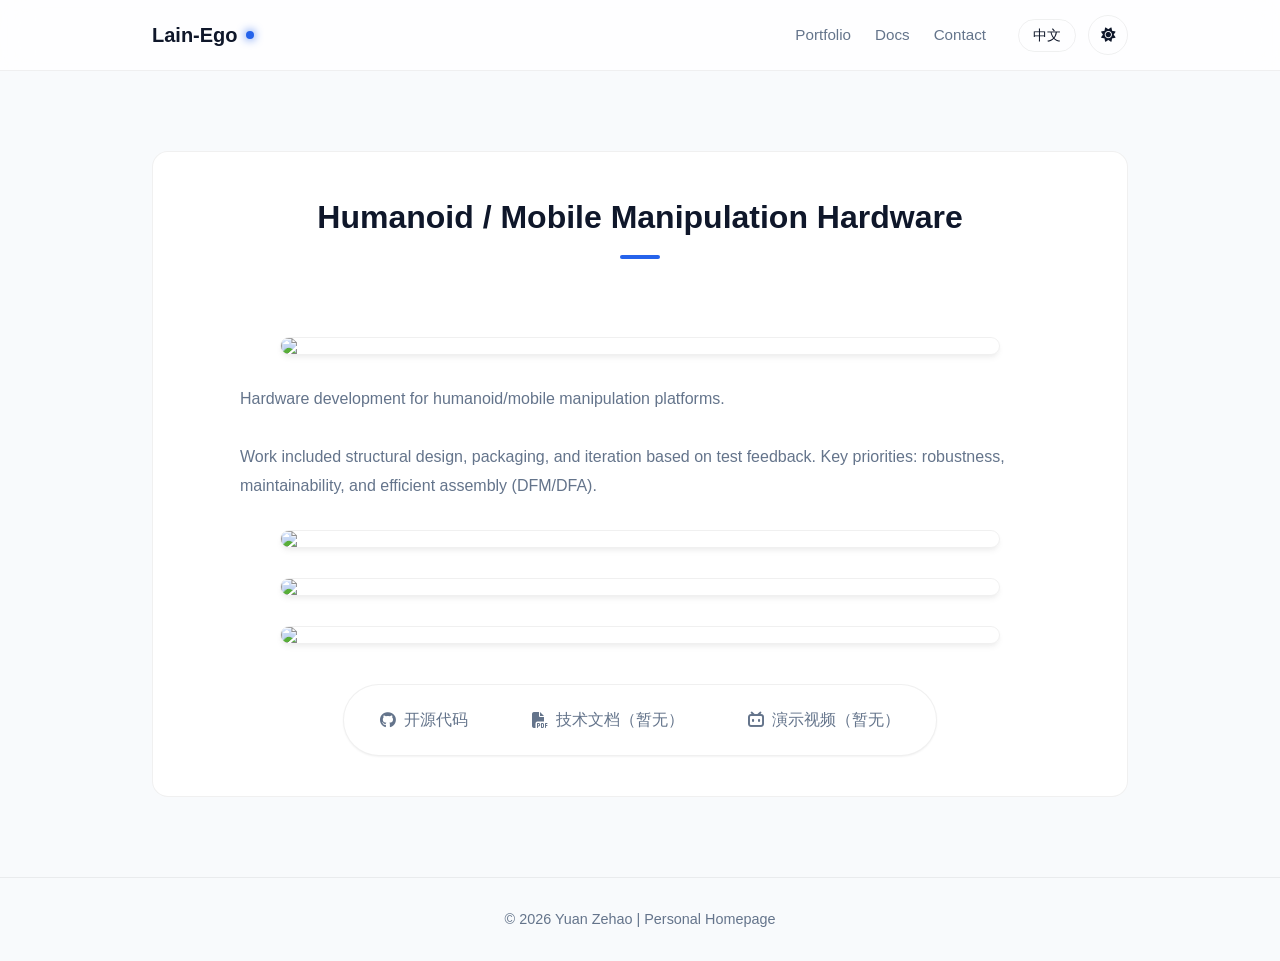
==== pages/projects/drone.html @ e48b9902 "update hero project page" ====
<!DOCTYPE html>
<html lang="en" data-theme="light">
<head>
  <meta charset="UTF-8">
  <meta name="viewport" content="width=device-width, initial-scale=1.0">
  <title>Project 02 - Lain-Ego</title>
  
  <script>
    const savedTheme = localStorage.getItem('theme') || (window.matchMedia('(prefers-color-scheme: dark)').matches ? 'dark' : 'light');
    document.documentElement.setAttribute('data-theme', savedTheme);
  </script>

  <link rel="stylesheet" href="../../assets/css/style.css">
  <link rel="stylesheet" href="https://cdn.bootcdn.net/ajax/libs/font-awesome/6.4.0/css/all.min.css">
</head>
<body>
  <nav>
    <div class="container nav-container">
      <a href="../../index.html" class="logo">
        <span class="logo-text">Lain-Ego</span>
        <div class="logo-dot"></div>
      </a>
      <div class="nav-actions">
        <div class="nav-links">
          <a href="../../index.html#projects" data-i18n="nav.projects">Projects</a>
          <a href="../../index.html#documents" data-i18n="nav.documents">Documents</a>
          <a href="../../index.html#contact" data-i18n="nav.contact">Contact Me</a>
        </div>
        <div class="nav-controls">
          <button class="control-btn lang-toggle" aria-label="Toggle Language">中文</button>
          <button class="control-btn theme-toggle" aria-label="Toggle Theme">
            <i class="fas fa-sun sun-icon"></i>
            <i class="fas fa-moon moon-icon"></i>
          </button>
        </div>
      </div>
    </div>
  </nav>

  <section class="section-padding">
    <div class="container">
      <div class="card" style="padding: 40px;">
        <h2 data-i18n="project2.title"></h2>
        
        <img src="../../assets/images/Portfolio-02.png" data-i18n="projects1.imgAlt1" class="project-img">
        
        <div style="max-width: 800px; margin: 30px auto; line-height: 1.8; color: var(--text-muted);">
           <p data-i18n="project2.desc"></p>
        </div>

        <img src="../../assets/images/Portfolio-02-1.png" data-i18n="project1.imgAlt2" class="project-img">
        <img src="../../assets/images/Portfolio-02-2.png" data-i18n="project1.imgAlt3" class="project-img">
        <img src="../../assets/images/Portfolio-02-3.png" data-i18n="project1.imgAlt4" class="project-img">
     
        <div class="publish-links-wrapper" style="margin-top: 40px;">
          <div class="publish-links">
            <a href="https://" target="_blank" class="publish-link github">
              <i class="fab fa-github"></i> <span data-i18n="project1.links.github">开源代码</span>
            </a>
            <a href="https://" target="_blank" class="publish-link">
              <i class="fas fa-file-pdf"></i> <span data-i18n="project1.links.techDoc">技术文档（暂无）</span>
            </a>
            <a href="https://" target="_blank" class="publish-link bilibili">
              <i class="fab fa-bilibili"></i> <span data-i18n="project1.links.demo">演示视频（暂无）</span>
            </a>
          </div>
        </div>

      </div>
    </div>
  </section>

  <footer data-i18n="footer.copyright">© 2025 Lain-Ego. All rights reserved.</footer>

  <script src="../../assets/js/i18n.js"></script>
  <script src="../../assets/js/main.js"></script>
</body>
</html>
---- assets/css/style.css ----
/* =========================================
   1. Design Token & Themes
   ========================================= */
:root {
  /* 基础参数 */
  --font-main: -apple-system, BlinkMacSystemFont, "Segoe UI", Roboto, "Helvetica Neue", Arial, sans-serif;
  --radius-md: 16px;
  --radius-full: 999px;
  --container-width: 1024px;
  --transition-base: 0.3s cubic-bezier(0.4, 0, 0.2, 1);
  
  /* [Light Mode] 默认日间模式变量 */
  --bg-body: #f8fafc;
  --bg-card: #ffffff;
  --bg-glass: rgba(255, 255, 255, 0.8);
  --bg-hover: #f1f5f9;
  
  --text-main: #0f172a;
  --text-muted: #64748b;
  --text-invert: #ffffff;
  
  --primary: #2563eb;       /* 核心蓝 */
  --primary-glow: rgba(37, 99, 235, 0.2);
  
  --border-light: rgba(0, 0, 0, 0.06);
  --shadow-sm: 0 1px 2px rgba(0, 0, 0, 0.05);
  --shadow-card: 0 4px 6px -1px rgba(0, 0, 0, 0.05), 0 2px 4px -1px rgba(0, 0, 0, 0.03);
  --shadow-hover: 0 20px 25px -5px rgba(0, 0, 0, 0.1), 0 10px 10px -5px rgba(0, 0, 0, 0.04);
  
  --gradient-title: linear-gradient(135deg, #0f172a 0%, #3b82f6 100%);
  --decoration-blob: #e2e8f0;
}

/* [Dark Mode] 深色模式变量覆盖 */
[data-theme="dark"] {
  --bg-body: #0f172a;       /* 深岩灰背景 */
  --bg-card: #1e293b;       /* 稍亮的卡片背景 */
  --bg-glass: rgba(15, 23, 42, 0.8);
  --bg-hover: #334155;
  
  --text-main: #f1f5f9;     /* 亮灰白 */
  --text-muted: #94a3b8;    /* 柔和灰 */
  
  --primary: #60a5fa;       /* 亮蓝，暗色下更显眼 */
  --primary-glow: rgba(96, 165, 250, 0.25);
  
  --border-light: rgba(255, 255, 255, 0.08);
  --shadow-sm: 0 1px 2px rgba(0, 0, 0, 0.3);
  --shadow-card: 0 4px 6px -1px rgba(0, 0, 0, 0.4);
  --shadow-hover: 0 20px 25px -5px rgba(0, 0, 0, 0.5), 0 0 20px rgba(96, 165, 250, 0.15); /* 加点蓝色光晕 */
  
  --gradient-title: linear-gradient(135deg, #f8fafc 0%, #60a5fa 100%);
  --decoration-blob: #1e293b;
}

/* =========================================
   2. Global Reset & Layout
   ========================================= */
* { margin: 0; padding: 0; box-sizing: border-box; }

body {
  font-family: var(--font-main);
  background-color: var(--bg-body);
  color: var(--text-main);
  line-height: 1.6;
  /* 关键：平滑过渡背景色和文字颜色 */
  transition: background-color 0.4s ease, color 0.4s ease;
  overflow-x: hidden;
}

/* 新增：全局图片约束，防止图片撑破布局 */
img {
  max-width: 100%;
  height: auto;
  display: block;
}

a { text-decoration: none; color: inherit; transition: var(--transition-base); }
ul { list-style: none; }

.container {
  max-width: var(--container-width);
  margin: 0 auto;
  padding: 0 24px;
}

.section-padding { padding: 80px 0; }
.flex-center { display: flex; align-items: center; justify-content: center; }
.column { flex-direction: column; }

/* 滚动条美化 */
::-webkit-scrollbar { width: 8px; }
::-webkit-scrollbar-track { background: var(--bg-body); }
::-webkit-scrollbar-thumb { background: var(--text-muted); border-radius: 4px; opacity: 0.5; }

/* =========================================
   3. Navigation (Glassmorphism)
   ========================================= */
nav {
  position: sticky;
  top: 0;
  z-index: 100;
  background: var(--bg-glass);
  backdrop-filter: blur(16px);
  -webkit-backdrop-filter: blur(16px);
  border-bottom: 1px solid var(--border-light);
  transition: background-color 0.4s ease, border-color 0.4s ease;
}

.nav-container {
  height: 70px;
  display: flex;
  justify-content: space-between;
  align-items: center;
}

.logo {
  display: flex;
  align-items: center;
  gap: 8px;
  font-weight: 700;
  font-size: 1.25rem;
  color: var(--text-main);
}

.logo-dot {
  width: 8px;
  height: 8px;
  background: var(--primary);
  border-radius: 50%;
  box-shadow: 0 0 10px var(--primary);
}

.nav-actions { display: flex; align-items: center; gap: 32px; }

.nav-links { display: flex; gap: 24px; }
.nav-links a {
  font-size: 0.95rem;
  font-weight: 500;
  color: var(--text-muted);
  position: relative;
}
.nav-links a:hover, .nav-links a.active { color: var(--primary); }

.nav-controls { display: flex; align-items: center; gap: 12px; }

/* 按钮通用样式 */
.control-btn {
  background: transparent;
  border: 1px solid var(--border-light);
  color: var(--text-main);
  padding: 6px 14px;
  border-radius: 20px;
  cursor: pointer;
  font-size: 0.9rem;
  transition: all 0.3s ease;
  display: flex;
  align-items: center;
  justify-content: center;
}

.control-btn:hover {
  background: var(--bg-hover);
  border-color: var(--primary);
  color: var(--primary);
}

/* 主题切换按钮特殊处理 */
.theme-toggle {
  width: 36px;
  height: 36px;
  padding: 0;
  border-radius: 50%;
  position: relative;
  overflow: hidden;
}

.theme-toggle i {
  position: absolute;
  transition: transform 0.5s cubic-bezier(0.68, -0.55, 0.27, 1.55), opacity 0.5s;
}

/* 图标切换动画逻辑 */
[data-theme="light"] .moon-icon { transform: translateY(20px) rotate(90deg); opacity: 0; }
[data-theme="light"] .sun-icon { transform: translateY(0) rotate(0); opacity: 1; }
[data-theme="dark"] .sun-icon { transform: translateY(-20px) rotate(-90deg); opacity: 0; }
[data-theme="dark"] .moon-icon { transform: translateY(0) rotate(0); opacity: 1; }

/* =========================================
   4. Hero Section / Intro
   ========================================= */
.intro {
  padding: 100px 0 60px;
  position: relative;
  text-align: center;
}

/* 背景装饰球 */
.bg-decoration {
  position: absolute;
  top: -50%;
  left: 50%;
  transform: translateX(-50%);
  width: 800px;
  height: 800px;
  background: radial-gradient(circle, var(--decoration-blob) 0%, transparent 70%);
  opacity: 0.5;
  z-index: -1;
  pointer-events: none;
}

.avatar-container {
  position: relative;
  margin-bottom: 24px;
}

.avatar {
  width: 140px;
  height: 140px;
  border-radius: 50%;
  object-fit: cover;
  border: 4px solid var(--bg-card);
  position: relative;
  z-index: 2;
  flex-shrink: 0; /* 防止头像被挤压 */
}

.avatar-glow {
  position: absolute;
  inset: 0;
  border-radius: 50%;
  background: var(--primary);
  filter: blur(25px);
  opacity: 0.4;
  z-index: 1;
  transform: scale(0.9);
  transition: opacity 0.3s;
}
.avatar-container:hover .avatar-glow { opacity: 0.7; }

.gradient-text {
  font-size: 3rem;
  font-weight: 800;
  margin-bottom: 16px;
  background: var(--gradient-title);
  -webkit-background-clip: text;
  background-clip: text;
  color: transparent; /* 关键：文字透明显示背景渐变 */
  letter-spacing: -1px;
}

.subtitle {
  font-size: 1.15rem;
  color: var(--text-muted);
  max-width: 700px;
  margin: 0 auto;
}

/* =========================================
   5. Projects Grid & Detail Images
   ========================================= */
h2 {
  font-size: 2rem;
  text-align: center;
  margin-bottom: 48px;
  color: var(--text-main);
  position: relative;
  display: inline-block;
  width: 100%;
}
/* 标题下划线 */
h2::after {
  content: '';
  display: block;
  width: 40px;
  height: 4px;
  background: var(--primary);
  margin: 12px auto 0;
  border-radius: 2px;
}

.projects-grid {
  display: grid;
  grid-template-columns: repeat(auto-fit, minmax(300px, 1fr));
  gap: 32px;
}

.card {
  background: var(--bg-card);
  border-radius: var(--radius-md);
  border: 1px solid var(--border-light);
  overflow: hidden;
  transition: var(--transition-base);
  /* 解决 Safari 下圆角溢出问题 */
  transform: translateZ(0); 
}

.card:hover {
  transform: translateY(-8px);
  box-shadow: var(--shadow-hover);
  border-color: var(--primary-glow);
}

/* 首页项目卡片缩略图 - 优化适配 */
.project-thumbnail {
  width: 100%;
  height: 220px;           /* 调整高度，显示更佳 */
  object-fit: cover;       /* 填满容器，防止拉伸 */
  object-position: center; /* 居中裁剪 */
  border-bottom: 1px solid var(--border-light);
  transition: transform 0.5s ease;
  background-color: var(--bg-hover);
}

.card:hover .project-thumbnail { transform: scale(1.05); }

.project-info { padding: 24px; }

.project-info h3 {
  font-size: 1.25rem;
  margin-bottom: 8px;
  color: var(--text-main);
}

.project-info p {
  font-size: 0.95rem;
  color: var(--text-muted);
  margin-bottom: 20px;
  display: -webkit-box;
  -webkit-line-clamp: 3;
  -webkit-box-orient: vertical;
  overflow: hidden;
}

.project-link {
  font-weight: 600;
  color: var(--primary);
  display: inline-flex;
  align-items: center;
  gap: 4px;
}
.project-link::after { content: '→'; transition: transform 0.2s; }
.project-link:hover::after { transform: translateX(4px); }

/* 子页面：详情大图样式 (新增) */
.project-img {
  display: block;
  width: 100%;             /* 强制宽度撑满容器 */
  max-width: 100%;         /* 防止超出父容器 */
  height: auto;            /* 高度自动，保持比例 */
  object-fit: contain;     /* 保证图片内容完整显示 */
  border-radius: var(--radius-md);
  margin: 32px auto;       /* 上下增加间距 */
  box-shadow: var(--shadow-card);
  border: 1px solid var(--border-light);
}

/* =========================================
   6. Documents & Buttons
   ========================================= */
.publish-links-wrapper { text-align: center; }

.publish-links {
  display: inline-flex;
  flex-wrap: wrap;
  gap: 16px;
  justify-content: center;
  background: var(--bg-card);
  padding: 12px;
  border-radius: var(--radius-full);
  box-shadow: var(--shadow-sm);
  border: 1px solid var(--border-light);
}

.publish-link {
  padding: 10px 24px;
  border-radius: var(--radius-full);
  font-weight: 500;
  color: var(--text-muted);
  transition: all 0.3s ease;
  display: flex;
  align-items: center;
  gap: 8px;
}

.publish-link:hover {
  background: var(--bg-hover);
  color: var(--primary);
  transform: translateY(-2px);
}

/* =========================================
   7. Contact & Footer
   ========================================= */
.contact {
  background: var(--bg-card); /* 改为卡片色，不再是大色块 */
  border-top: 1px solid var(--border-light);
}

.contact-links {
  display: flex;
  justify-content: center;
  gap: 48px;
  margin-top: 40px;
}

.contact-item a {
  display: flex;
  flex-direction: column;
  align-items: center;
  gap: 12px;
  color: var(--text-muted);
}

.contact-item i {
  font-size: 2rem;
  transition: transform 0.3s cubic-bezier(0.34, 1.56, 0.64, 1);
  color: var(--text-main);
}

.contact-item:hover i {
  transform: scale(1.2) rotate(8deg);
  color: var(--primary);
}
.contact-item:hover p { color: var(--primary); }

footer {
  text-align: center;
  padding: 30px;
  font-size: 0.9rem;
  color: var(--text-muted);
  border-top: 1px solid var(--border-light);
  background: var(--bg-body);
}

/* =========================================
   8. Mobile Responsive
   ========================================= */
@media (max-width: 768px) {
  .nav-links { display: none; } /* 暂时简化手机端 */
  
  .intro { padding-top: 60px; }
  .gradient-text { font-size: 2.2rem; }

  /* 手机端图片适配 */
  .avatar {
    width: 120px;
    height: 120px;
  }
  .project-thumbnail {
    height: 180px;
  }
  .project-img {
    margin: 20px auto;
    border-radius: 8px;
  }
  
  .publish-links {
    flex-direction: column;
    border-radius: var(--radius-md);
    width: 100%;
  }
  
  .contact-links {
    gap: 24px;
    flex-wrap: wrap;
  }
}


/* Paste this AFTER your existing CSS */

/* =========================================
   9. Open Source Section (New)
   ========================================= */
.opensource-grid {
  display: grid;
  grid-template-columns: repeat(auto-fit, minmax(300px, 1fr));
  gap: 24px;
}

.os-card {
  background: var(--bg-card);
  border: 1px solid var(--border-light);
  border-radius: var(--radius-md);
  padding: 24px;
  transition: var(--transition-base);
  display: flex;
  flex-direction: column;
  height: 100%;
}

.os-card:hover {
  transform: translateY(-5px);
  border-color: var(--primary);
  box-shadow: var(--shadow-card);
}

.os-header {
  display: flex;
  align-items: flex-start;
  justify-content: space-between;
  margin-bottom: 12px;
}

.os-title {
  font-size: 1.1rem;
  font-weight: 700;
  color: var(--text-main);
}

.os-desc {
  font-size: 0.9rem;
  color: var(--text-muted);
  margin-bottom: 16px;
  flex-grow: 1;
}

.os-tags {
  display: flex;
  flex-wrap: wrap;
  gap: 8px;
  margin-bottom: 20px;
}

.os-tag {
  font-size: 0.75rem;
  padding: 4px 10px;
  background: var(--bg-hover);
  color: var(--text-muted);
  border-radius: 20px;
}

.os-actions {
  display: flex;
  gap: 12px;
}

.os-btn {
  font-size: 0.85rem;
  font-weight: 600;
  color: var(--primary);
  display: flex;
  align-items: center;
  gap: 6px;
}
.os-btn:hover { text-decoration: underline; }

/* =========================================
   10. Timeline Section (New)
   ========================================= */
.timeline-container {
  position: relative;
  max-width: 800px;
  margin: 0 auto;
  padding-left: 30px;
}

/* Vertical Line */
.timeline-container::before {
  content: '';
  position: absolute;
  left: 0;
  top: 0;
  bottom: 0;
  width: 2px;
  background: var(--border-light);
}

.timeline-item {
  position: relative;
  margin-bottom: 40px;
}

.timeline-dot {
  position: absolute;
  left: -35px; /* Adjust based on padding */
  top: 5px;
  width: 12px;
  height: 12px;
  background: var(--bg-body);
  border: 2px solid var(--primary);
  border-radius: 50%;
  z-index: 1;
}

.timeline-date {
  font-size: 0.85rem;
  font-weight: 700;
  color: var(--primary);
  margin-bottom: 6px;
  display: block;
}

.timeline-content h3 {
  font-size: 1.1rem;
  margin-bottom: 8px;
  color: var(--text-main);
}

.timeline-content p {
  font-size: 0.95rem;
  color: var(--text-muted);
}

/* =========================================
   11. Tech Stack Section (New)
   ========================================= */
.skills-wrapper {
  display: grid;
  grid-template-columns: repeat(auto-fit, minmax(200px, 1fr));
  gap: 32px;
}

.skill-category h3 {
  font-size: 1.1rem;
  margin-bottom: 16px;
  color: var(--text-main);
  border-left: 3px solid var(--primary);
  padding-left: 12px;
}

.skill-list {
  display: flex;
  flex-wrap: wrap;
  gap: 10px;
}

.skill-badge {
  padding: 8px 16px;
  background: var(--bg-card);
  border: 1px solid var(--border-light);
  border-radius: 8px;
  font-size: 0.9rem;
  color: var(--text-muted);
  display: flex;
  align-items: center;
  gap: 8px;
  transition: all 0.2s;
}

.skill-badge:hover {
  border-color: var(--primary);
  color: var(--primary);
  transform: translateY(-2px);
}

/* 修复主题切换按钮的点击响应 */
.theme-toggle {
  cursor: pointer;
  z-index: 10; /* 提高层级 */
  /* 确保按钮有足够空间容纳图标 */
  width: 40px; 
  height: 40px;
  display: flex;
  align-items: center;
  justify-content: center;
}

/* 防止图标拦截鼠标事件，确保点击穿透到 button */
.theme-toggle i {
  pointer-events: none; 
}

/* 确保导航栏层级够高 */
nav {
  z-index: 1000;
}

/* ... Previous CSS ... */

/* =========================================
   12. Project Tags (New)
   ========================================= */
.project-tags {
  display: flex;
  flex-wrap: wrap;
  gap: 8px;
  margin-bottom: 20px; /* Space between tags and 'View Details' link */
  margin-top: -12px;   /* Pull closer to description */
}

.project-tag {
  font-size: 0.75rem;
  padding: 3px 10px;
  background: var(--bg-hover);
  color: var(--primary);
  border-radius: 4px;
  font-weight: 500;
  border: 1px solid var(--border-light);
}

/* Adjust paragraph margin in project info to accommodate tags */
.project-info p {
  margin-bottom: 16px; 
}

.image-grid {
  display: grid;
  grid-template-columns: repeat(3, 1fr);
  gap: 8px;
  margin: 24px 0;
}

.image-grid img {
  width: 100%;
  aspect-ratio: 1 / 1;
  object-fit: cover;
  border-radius: 8px;
  display: block;
}

.project-img {
  width: 100%;
  max-width: 720px;
  display: block;
  margin: 30px auto;
  border-radius: 12px;
}

.demo-video {
  width: 70%;
  max-width: 720px;
  display: block;
  margin: 20px auto 0;
  border-radius: 12px;
}
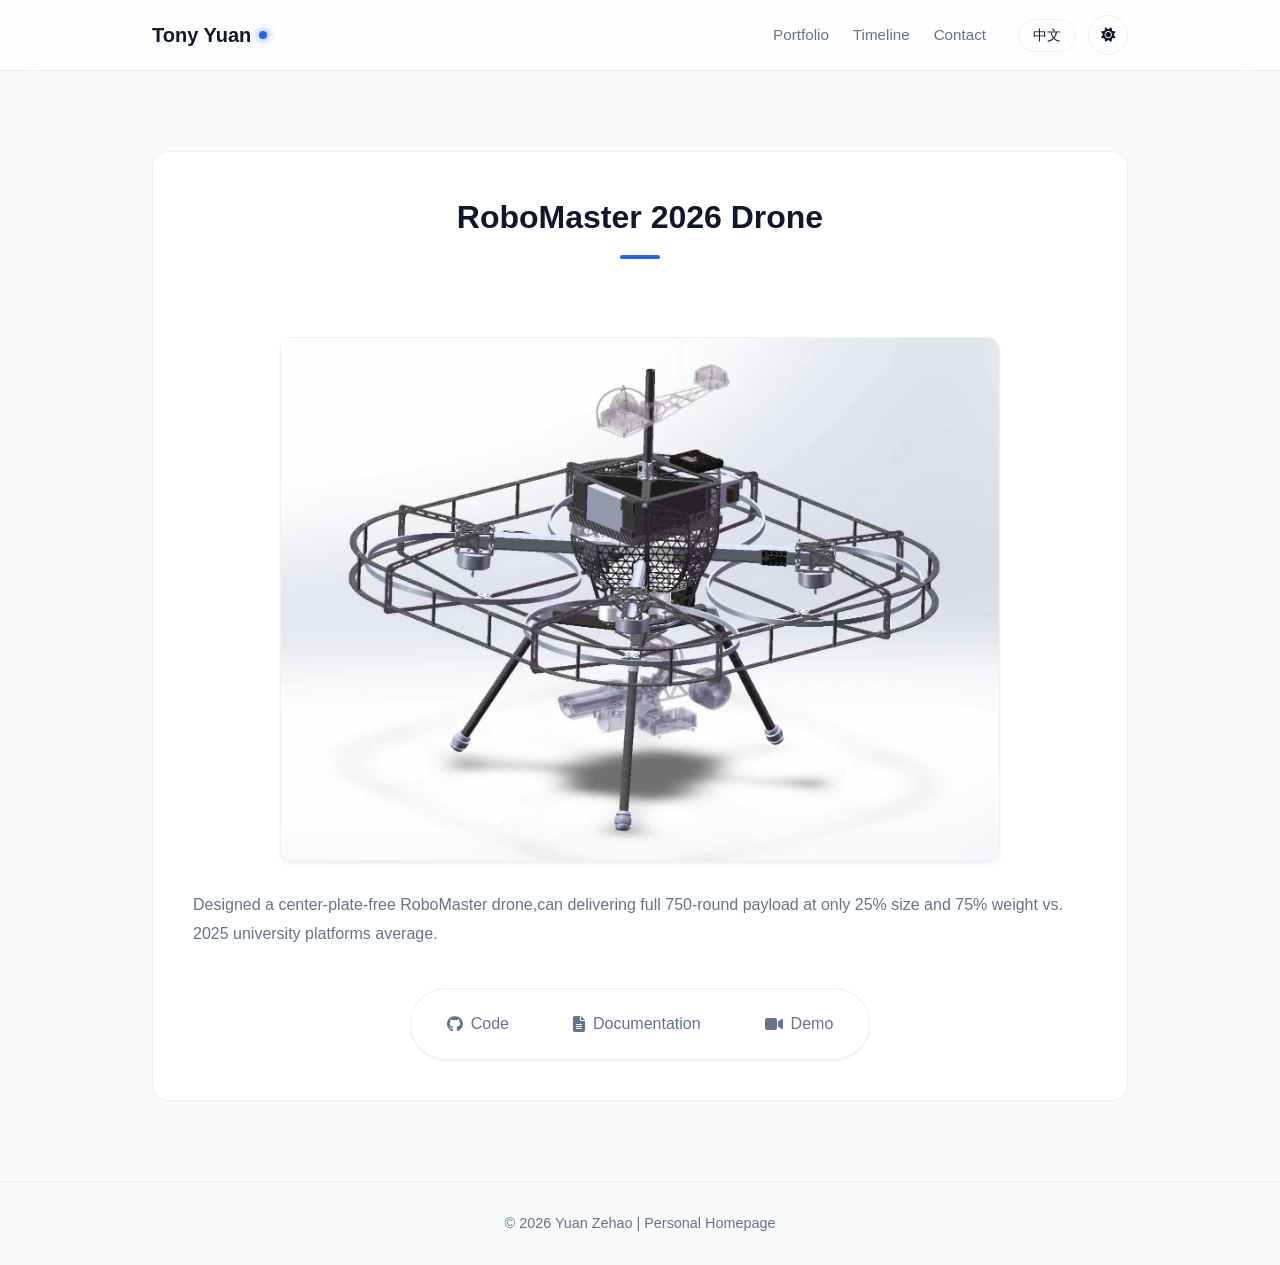
==== commit 6d9be790: "update hero project page" ====
--- a/pages/projects/drone.html
+++ b/pages/projects/drone.html
@@ -3,29 +3,32 @@
 <head>
   <meta charset="UTF-8">
   <meta name="viewport" content="width=device-width, initial-scale=1.0">
-  <title>Project 02 - Lain-Ego</title>
-  
+  <title>Catapult Hero Robot - Yuan Zehao</title>
+
   <script>
-    const savedTheme = localStorage.getItem('theme') || (window.matchMedia('(prefers-color-scheme: dark)').matches ? 'dark' : 'light');
+    const savedTheme = localStorage.getItem('theme') ||
+      (window.matchMedia('(prefers-color-scheme: dark)').matches ? 'dark' : 'light');
     document.documentElement.setAttribute('data-theme', savedTheme);
   </script>
 
   <link rel="stylesheet" href="../../assets/css/style.css">
-  <link rel="stylesheet" href="https://cdn.bootcdn.net/ajax/libs/font-awesome/6.4.0/css/all.min.css">
+  <link rel="stylesheet" href="https://cdnjs.cloudflare.com/ajax/libs/font-awesome/6.4.0/css/all.min.css">
 </head>
 <body>
   <nav>
     <div class="container nav-container">
       <a href="../../index.html" class="logo">
-        <span class="logo-text">Lain-Ego</span>
+        <span class="logo-text">Tony Yuan</span>
         <div class="logo-dot"></div>
       </a>
+
       <div class="nav-actions">
         <div class="nav-links">
           <a href="../../index.html#projects" data-i18n="nav.projects">Projects</a>
-          <a href="../../index.html#documents" data-i18n="nav.documents">Documents</a>
-          <a href="../../index.html#contact" data-i18n="nav.contact">Contact Me</a>
+          <a href="../../index.html#timeline" data-i18n="nav.timeline">Timeline</a>
+          <a href="../../index.html#contact" data-i18n="nav.contact">Contact</a>
         </div>
+
         <div class="nav-controls">
           <button class="control-btn lang-toggle" aria-label="Toggle Language">中文</button>
           <button class="control-btn theme-toggle" aria-label="Toggle Theme">
@@ -40,28 +43,54 @@
   <section class="section-padding">
     <div class="container">
       <div class="card" style="padding: 40px;">
-        <h2 data-i18n="project2.title"></h2>
-        
-        <img src="../../assets/images/Portfolio-02.png" data-i18n="projects1.imgAlt1" class="project-img">
-        
-        <div style="max-width: 800px; margin: 30px auto; line-height: 1.8; color: var(--text-muted);">
-           <p data-i18n="project2.desc"></p>
+
+        <!-- <div class="image-grid">
+          <img src="../../assets/images/TGL-T.jpg" alt="The Great Lakes team photo 1">
+          <img src="../../assets/images/TGL-G.jpg" alt="The Great Lakes team photo 2">
+          <img src="../../assets/images/TGL-L.jpg" alt="The Great Lakes team photo 3">
+        </div> -->
+
+        <h2 data-i18n="projects.drone.title">RoboMaster 2026 Drone Robot</h2>
+
+        <img
+          src="../../assets/images/drone2025/Drone2025.jpg"
+          alt="RoboMaster 2026 Drone Robot"
+          class="project-img"
+        >
+
+        <!-- <div class="image-grid">
+          <img src="../../assets/images/hero-gen2/transparent1.jpg" alt="Hero CAD view 1">
+          <img src="../../assets/images/hero-gen2/transparent2.jpg" alt="Hero CAD view 2">
+          <img src="../../assets/images/hero-gen2/transparent3.jpg" alt="Hero CAD view 3">
+          <img src="../../assets/images/hero-gen2/transparent4.png" alt="Hero CAD view 4">
+          <img src="../../assets/images/hero-gen2/transparent5.png" alt="Hero CAD view 5">
+          <img src="../../assets/images/hero-gen2/transparent6.jpg" alt="Hero CAD view 6">
+        </div> -->
+
+        <div style="max-width: 900px; margin: 30px auto; line-height: 1.8; color: var(--text-muted);">
+          <p data-i18n="projects.drone.desc">
+            This project focuses on the mechanical architecture and system integration of a RoboMaster Drone-class robot.
+            I was responsible for key mechanical subsystems, packaging, manufacturability-oriented iteration, and competition-oriented
+            integration, with an emphasis on structural stiffness, maintainability, and fast turnaround during testing and matches.
+          </p>
         </div>
 
-        <img src="../../assets/images/Portfolio-02-1.png" data-i18n="project1.imgAlt2" class="project-img">
-        <img src="../../assets/images/Portfolio-02-2.png" data-i18n="project1.imgAlt3" class="project-img">
-        <img src="../../assets/images/Portfolio-02-3.png" data-i18n="project1.imgAlt4" class="project-img">
-     
+
         <div class="publish-links-wrapper" style="margin-top: 40px;">
           <div class="publish-links">
-            <a href="https://" target="_blank" class="publish-link github">
-              <i class="fab fa-github"></i> <span data-i18n="project1.links.github">开源代码</span>
+            <a href="#" target="_blank" class="publish-link github">
+              <i class="fab fa-github"></i>
+              <span data-i18n="project1.links.github">Code</span>
             </a>
-            <a href="https://" target="_blank" class="publish-link">
-              <i class="fas fa-file-pdf"></i> <span data-i18n="project1.links.techDoc">技术文档（暂无）</span>
+
+            <a href="#" target="_blank" class="publish-link">
+              <i class="fas fa-file-lines"></i>
+              <span data-i18n="project1.links.techDoc">Documentation</span>
             </a>
-            <a href="https://" target="_blank" class="publish-link bilibili">
-              <i class="fab fa-bilibili"></i> <span data-i18n="project1.links.demo">演示视频（暂无）</span>
+
+            <a href="#" target="_blank" class="publish-link bilibili">
+              <i class="fas fa-video"></i>
+              <span data-i18n="project1.links.demo">Demo</span>
             </a>
           </div>
         </div>
@@ -70,7 +99,7 @@
     </div>
   </section>
 
-  <footer data-i18n="footer.copyright">© 2025 Lain-Ego. All rights reserved.</footer>
+  <footer data-i18n="footer.copyright">© 2026 Yuan Zehao | Personal Homepage</footer>
 
   <script src="../../assets/js/i18n.js"></script>
   <script src="../../assets/js/main.js"></script>
--- a/assets/css/style.css
+++ b/assets/css/style.css
@@ -724,4 +724,20 @@
   display: block;
   margin: 20px auto 0;
   border-radius: 12px;
+}
+
+
+.video-row{
+  display:flex;
+  gap:20px;
+  margin-top:40px;
+}
+
+.video-block{
+  flex:1;
+}
+
+.video-block video{
+  width:100%;
+  border-radius:10px;
 }
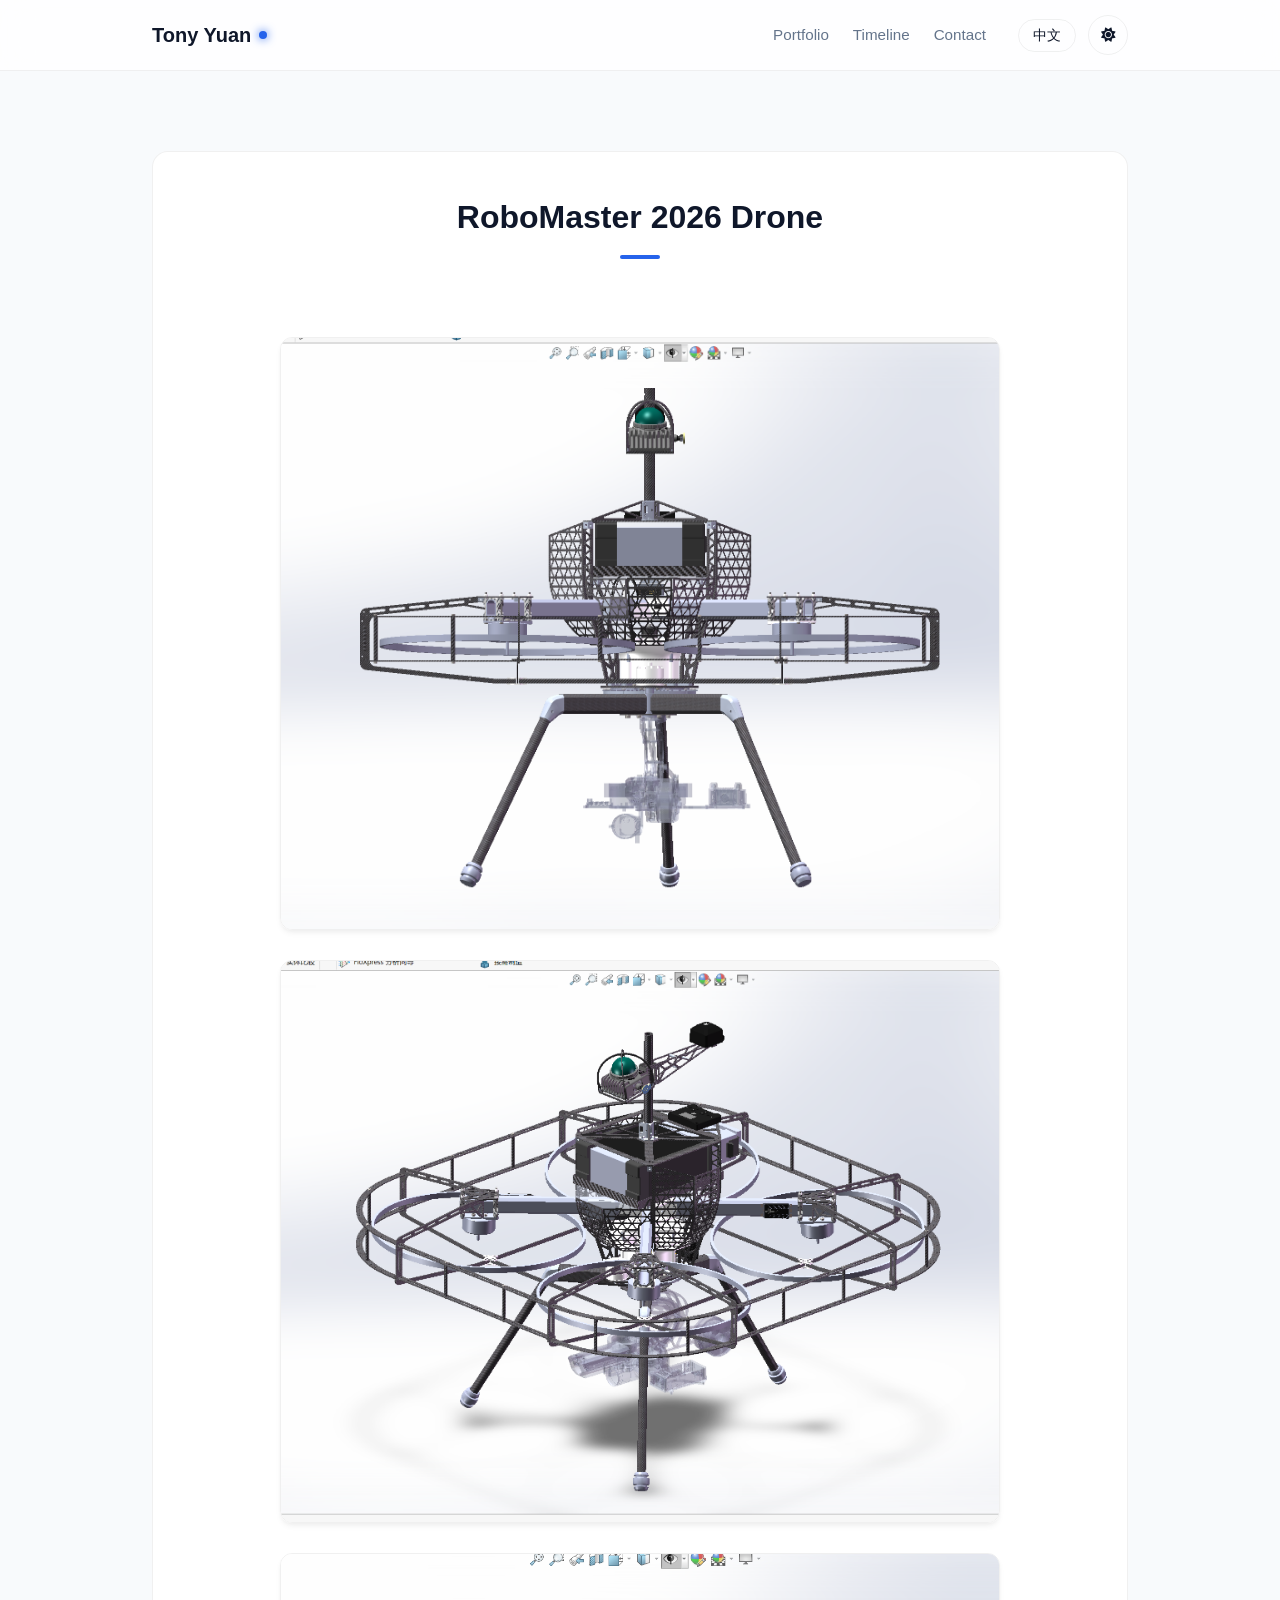
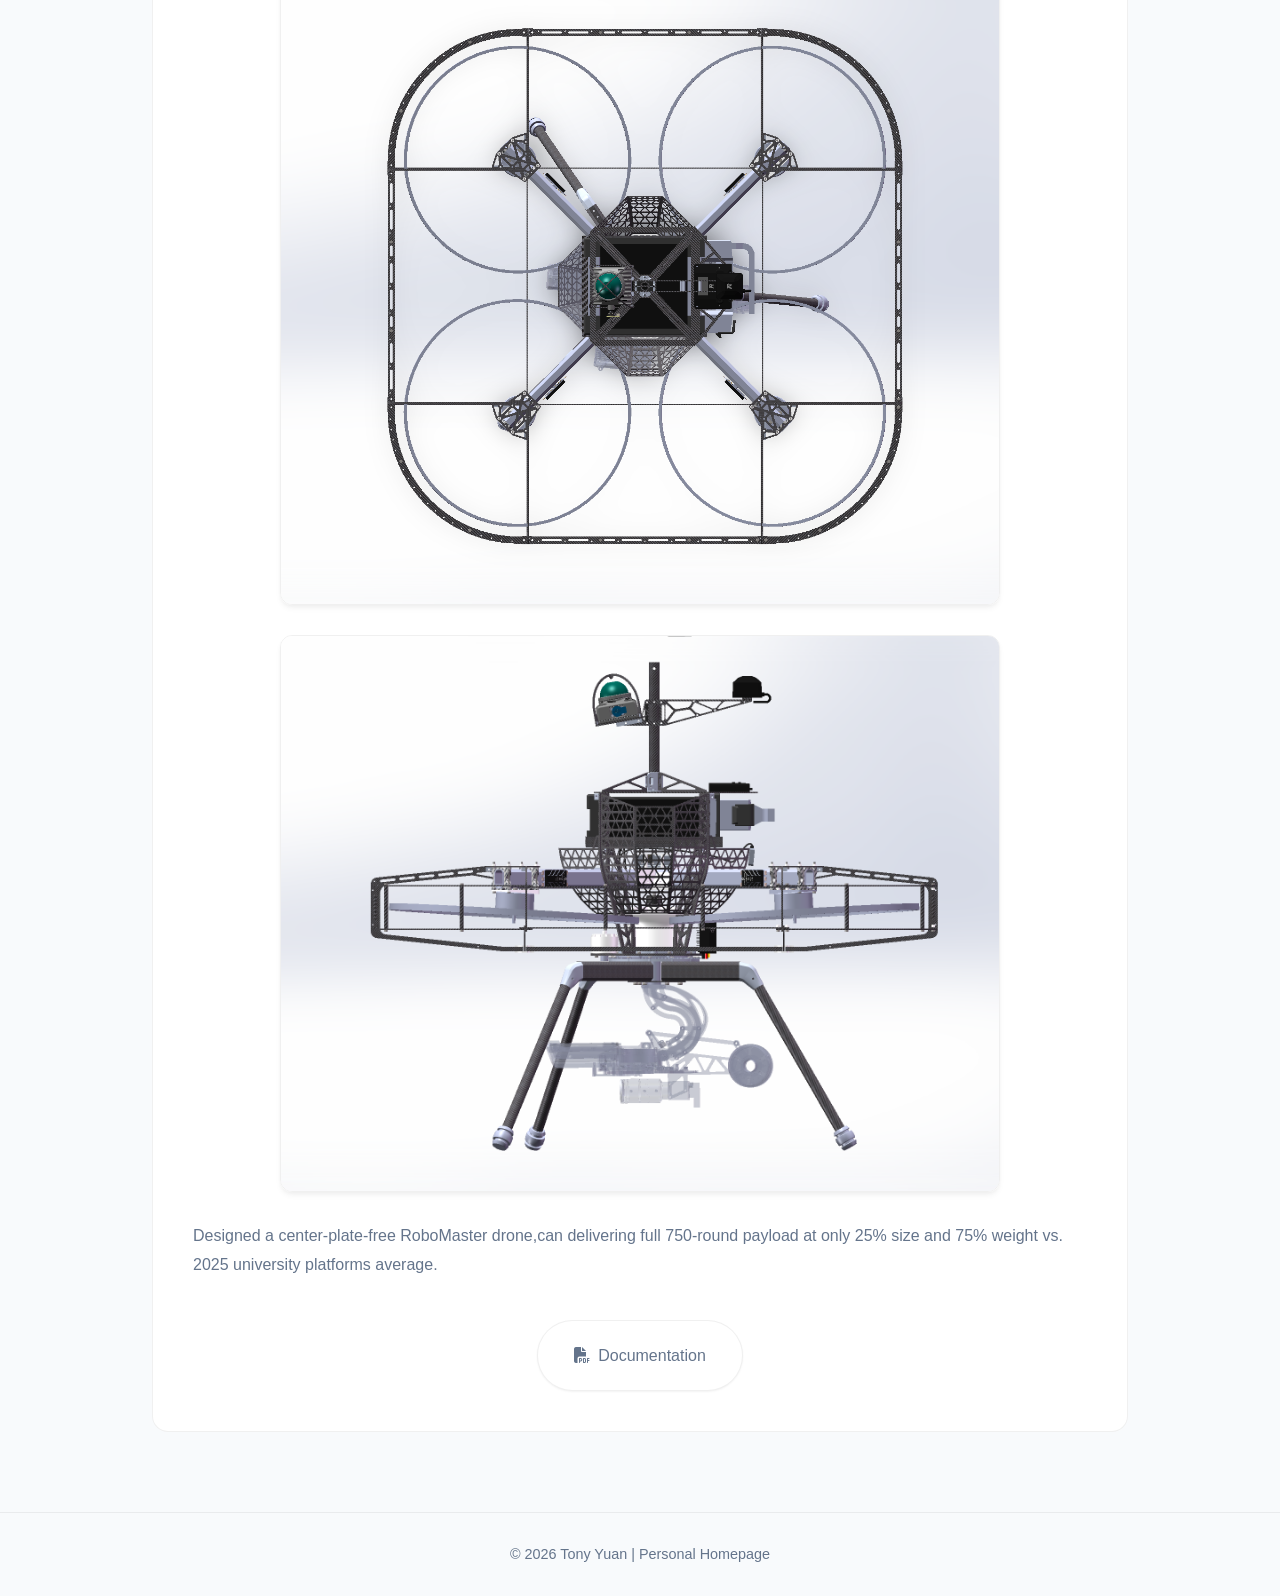
==== commit f1ef4f0f: "update documentation download" ====
--- a/pages/projects/drone.html
+++ b/pages/projects/drone.html
@@ -53,7 +53,25 @@
         <h2 data-i18n="projects.drone.title">RoboMaster 2026 Drone Robot</h2>
 
         <img
-          src="../../assets/images/drone2025/Drone2025.jpg"
+          src="../../assets/images/drone2025/1.png"
+          alt="RoboMaster 2026 Drone Robot"
+          class="project-img"
+        >
+
+                <img
+          src="../../assets/images/drone2025/2.png"
+          alt="RoboMaster 2026 Drone Robot"
+          class="project-img"
+        >
+
+                <img
+          src="../../assets/images/drone2025/3.png"
+          alt="RoboMaster 2026 Drone Robot"
+          class="project-img"
+        >
+
+                <img
+          src="../../assets/images/drone2025/4.png"
           alt="RoboMaster 2026 Drone Robot"
           class="project-img"
         >
@@ -78,20 +96,20 @@
 
         <div class="publish-links-wrapper" style="margin-top: 40px;">
           <div class="publish-links">
-            <a href="#" target="_blank" class="publish-link github">
+            <!-- <a href="#" target="_blank" class="publish-link github">
               <i class="fab fa-github"></i>
               <span data-i18n="project1.links.github">Code</span>
-            </a>
+            </a> -->
 
-            <a href="#" target="_blank" class="publish-link">
-              <i class="fas fa-file-lines"></i>
+            <a href="../../assets/files/无人机参数.docx" target="_blank" class="publish-link">
+              <i class="fas fa-file-pdf"></i>
               <span data-i18n="project1.links.techDoc">Documentation</span>
             </a>
 
-            <a href="#" target="_blank" class="publish-link bilibili">
+            <!-- <a href="#" target="_blank" class="publish-link bilibili">
               <i class="fas fa-video"></i>
               <span data-i18n="project1.links.demo">Demo</span>
-            </a>
+            </a> -->
           </div>
         </div>
 
--- a/assets/css/style.css
+++ b/assets/css/style.css
@@ -433,6 +433,19 @@
   background: var(--bg-body);
 }
 
+
+
+.contact-title{
+  font-weight:600;
+  margin:4px 0;
+}
+
+.contact-info{
+  font-size:13px;
+  color:var(--text-muted);
+  word-break:break-all;
+}
+
 /* =========================================
    8. Mobile Responsive
    ========================================= */
@@ -550,57 +563,105 @@
    10. Timeline Section (New)
    ========================================= */
 .timeline-container {
-  position: relative;
-  max-width: 800px;
-  margin: 0 auto;
-  padding-left: 30px;
-}
-
-/* Vertical Line */
-.timeline-container::before {
-  content: '';
-  position: absolute;
-  left: 0;
-  top: 0;
-  bottom: 0;
+  max-width: 1000px;
+  margin: 40px auto 0;
+  display: flex;
+  flex-direction: column;
+  gap: 28px;
+}
+
+.timeline-item {
+  display: grid;
+  grid-template-columns: 180px 40px 1fr;
+  align-items: start;
+  column-gap: 20px;
+}
+
+.timeline-date {
+  font-size: 0.95rem;
+  color: var(--text-muted);
+  text-align: right;
+  padding-top: 4px;
+  white-space: nowrap;
+}
+
+.timeline-marker {
+  display: flex;
+  flex-direction: column;
+  align-items: center;
+  min-height: 100%;
+}
+
+.timeline-dot {
+  width: 14px;
+  height: 14px;
+  border-radius: 50%;
+  background: var(--primary);
+  box-shadow: 0 0 0 4px rgba(79, 124, 255, 0.12);
+  flex-shrink: 0;
+  margin-top: 4px;
+}
+
+.timeline-line {
   width: 2px;
+  flex: 1;
+  min-height: 80px;
   background: var(--border-light);
-}
-
-.timeline-item {
-  position: relative;
-  margin-bottom: 40px;
-}
-
-.timeline-dot {
-  position: absolute;
-  left: -35px; /* Adjust based on padding */
-  top: 5px;
-  width: 12px;
-  height: 12px;
-  background: var(--bg-body);
-  border: 2px solid var(--primary);
-  border-radius: 50%;
-  z-index: 1;
-}
-
-.timeline-date {
-  font-size: 0.85rem;
-  font-weight: 700;
-  color: var(--primary);
-  margin-bottom: 6px;
-  display: block;
-}
-
-.timeline-content h3 {
+  margin-top: 8px;
+}
+
+.timeline-card {
+  background: var(--bg-card);
+  border: 1px solid var(--border-light);
+  border-radius: 18px;
+  padding: 20px 24px;
+  box-shadow: var(--shadow-sm);
+  transition: transform 0.25s ease, box-shadow 0.25s ease, border-color 0.25s ease;
+}
+
+.timeline-card:hover {
+  transform: translateY(-2px);
+  box-shadow: var(--shadow-md);
+  border-color: rgba(79, 124, 255, 0.22);
+}
+
+.timeline-card h3 {
+  margin: 0 0 10px 0;
   font-size: 1.1rem;
-  margin-bottom: 8px;
   color: var(--text-main);
 }
 
-.timeline-content p {
-  font-size: 0.95rem;
-  color: var(--text-muted);
+.timeline-card p {
+  margin: 0;
+  color: var(--text-muted);
+  line-height: 1.7;
+}
+
+@media (max-width: 768px) {
+  .timeline-item {
+    grid-template-columns: 1fr;
+    row-gap: 10px;
+  }
+
+  .timeline-date {
+    text-align: left;
+    padding-left: 30px;
+  }
+
+  .timeline-marker {
+    position: absolute;
+    margin-left: 0;
+    left: 0;
+  }
+
+  .timeline-item {
+    position: relative;
+    padding-left: 30px;
+  }
+
+  .timeline-line {
+    min-height: 60px;
+  }
 }
 
 /* =========================================
@@ -740,4 +801,5 @@
 .video-block video{
   width:100%;
   border-radius:10px;
-}+}
+
